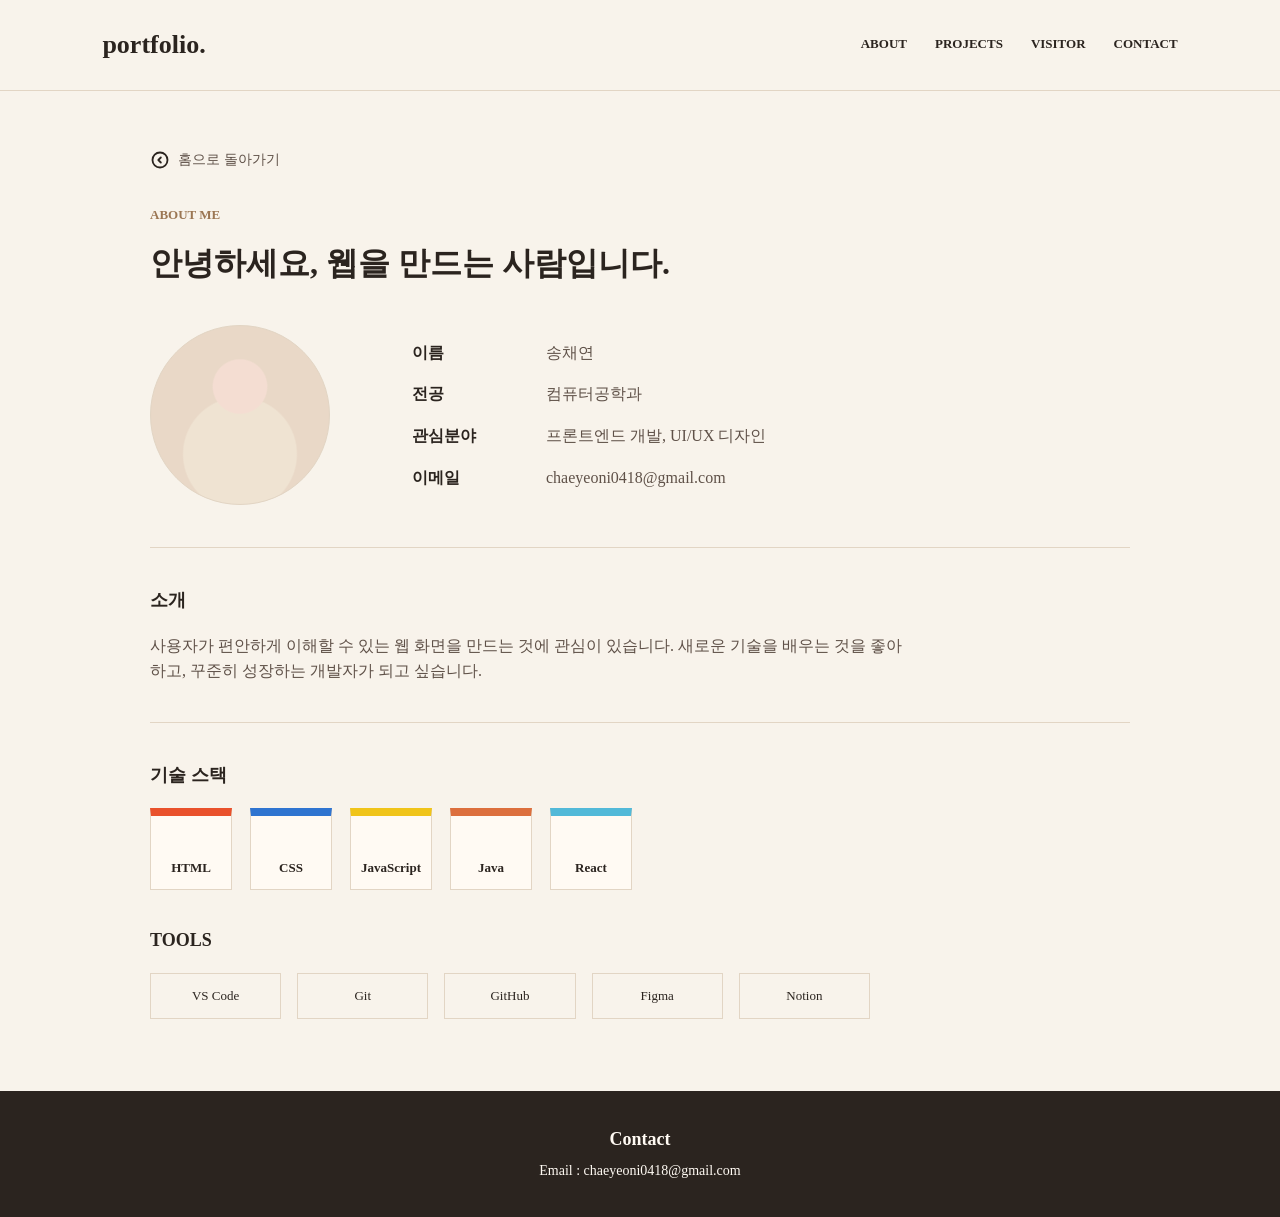
==== about/about.html @ f530e315 "Initial portfolio site" ====
<!DOCTYPE html>
<html lang="ko">
<head>
  <meta charset="UTF-8">
  <meta name="viewport" content="width=device-width, initial-scale=1.0">
  <title>About Me</title>
  <link rel="stylesheet" href="about.css">
  <script src="../components/header.js" defer></script>
</head>
<body>
  <site-header></site-header>

  <main class="about-page">
    <a href="../index/index.html" class="back-home">
      <img src="../img/Caret_Circle_Left.svg" alt="">
      <span>홈으로 돌아가기</span>
    </a>

    <p class="section-label">ABOUT ME</p>
    <h2>안녕하세요, 웹을 만드는 사람입니다.</h2>

    <section class="profile-section">
      <div class="profile-photo" aria-label="프로필 이미지"></div>

      <dl class="profile-info">
        <div>
          <dt>이름</dt>
          <dd>송채연</dd>
        </div>
        <div>
          <dt>전공</dt>
          <dd>컴퓨터공학과</dd>
        </div>
        <div>
          <dt>관심분야</dt>
          <dd>프론트엔드 개발, UI/UX 디자인</dd>
        </div>
        <div>
          <dt>이메일</dt>
          <dd>chaeyeoni0418@gmail.com</dd>
        </div>
      </dl>
    </section>

    <section class="intro-section">
      <h3>소개</h3>
      <p>
        사용자가 편안하게 이해할 수 있는 웹 화면을 만드는 것에 관심이 있습니다.
        새로운 기술을 배우는 것을 좋아하고, 꾸준히 성장하는 개발자가 되고 싶습니다.
      </p>
    </section>

    <section class="skill-layout">
      <div class="skill-main">
        <h3>기술 스택</h3>
        <div class="skill-grid">
          <div class="skill-item html">HTML</div>
          <div class="skill-item css">CSS</div>
          <div class="skill-item js">JavaScript</div>
          <div class="skill-item java">Java</div>
          <div class="skill-item react">React</div>
        </div>

        <h3>TOOLS</h3>
        <div class="tool-grid tools-inline">
          <span>VS Code</span>
          <span>Git</span>
          <span>GitHub</span>
          <span>Figma</span>
          <span>Notion</span>
        </div>
      </div>
    </section>
  </main>

  <footer id="contact">
    <h2>Contact</h2>
    <p>Email : chaeyeoni0418@gmail.com</p>
  </footer>
</body>
</html>
---- about/about.css ----
* {
  margin: 0;
  padding: 0;
  box-sizing: border-box;
}

body {
  background-color: #f8f3eb;
  color: #2b241f;
  line-height: 1.6;
}

.about-page {
  width: min(980px, 88%);
  margin: 0 auto;
  padding: 58px 0 72px;
}

.back-home {
  display: inline-flex;
  align-items: center;
  gap: 8px;
  margin-bottom: 34px;
  color: #5f5148;
  font-size: 14px;
  text-decoration: none;
}

.back-home img {
  width: 20px;
  height: 20px;
}

.section-label {
  margin-bottom: 12px;
  color: #9b7653;
  font-size: 13px;
  font-weight: bold;
}

.about-page h2 {
  margin-bottom: 36px;
  font-size: 32px;
}

.profile-section {
  padding-bottom: 42px;
  display: grid;
  grid-template-columns: 220px 1fr;
  gap: 42px;
  align-items: center;
  border-bottom: 1px solid #e2d5c4;
}

.profile-photo {
  width: 180px;
  height: 180px;
  border-radius: 50%;
  background:
    radial-gradient(circle at 50% 34%, #f4ddd2 0 18%, transparent 19%),
    radial-gradient(circle at 50% 72%, #efe3d2 0 36%, transparent 37%),
    #e9d8c7;
  border: 1px solid #e2d5c4;
}

.profile-info {
  display: grid;
  gap: 16px;
}

.profile-info div {
  display: grid;
  grid-template-columns: 110px 1fr;
  gap: 24px;
}

.profile-info dt {
  font-weight: bold;
}

.profile-info dd {
  color: #5f5148;
}

.intro-section {
  padding: 38px 0;
  border-bottom: 1px solid #e2d5c4;
}

.intro-section h3,
.skill-main h3,
.tool-card h3 {
  margin-bottom: 18px;
  font-size: 18px;
}

.intro-section p {
  max-width: 760px;
  color: #5f5148;
}

.skill-layout {
  padding-top: 38px;
  display: block;
}

.skill-grid {
  margin-bottom: 36px;
  display: flex;
  flex-wrap: wrap;
  gap: 18px;
}

.skill-item {
  width: 82px;
  height: 82px;
  display: flex;
  align-items: end;
  justify-content: center;
  padding-bottom: 10px;
  color: #2b241f;
  font-size: 13px;
  font-weight: bold;
  border: 1px solid #e2d5c4;
  background-color: #fffaf3;
}

.html {
  border-top: 8px solid #e9512b;
}

.css {
  border-top: 8px solid #2f74d0;
}

.js {
  border-top: 8px solid #f0c419;
}

.java {
  border-top: 8px solid #dc6f3d;
}

.react {
  border-top: 8px solid #52b9d8;
}

.license-list {
  padding-left: 18px;
  color: #5f5148;
}

.tool-grid {
  display: grid;
  grid-template-columns: repeat(5, minmax(100px, 1fr));
  gap: 16px;
}

.tools-inline {
  max-width: 720px;
}

.tool-grid span {
  padding: 12px;
  text-align: center;
  background-color: #f8f3eb;
  border: 1px solid #e2d5c4;
  font-size: 13px;
}

footer {
  padding: 34px 24px;
  text-align: center;
  background-color: #2b241f;
  color: #fffaf3;
}

footer h2 {
  margin-bottom: 6px;
  font-size: 18px;
}

footer p {
  font-size: 14px;
}

@media (max-width: 760px) {
  .profile-section {
    grid-template-columns: 1fr;
  }

  .tool-grid {
    grid-template-columns: repeat(2, 1fr);
  }

  .profile-photo {
    width: 150px;
    height: 150px;
  }
}
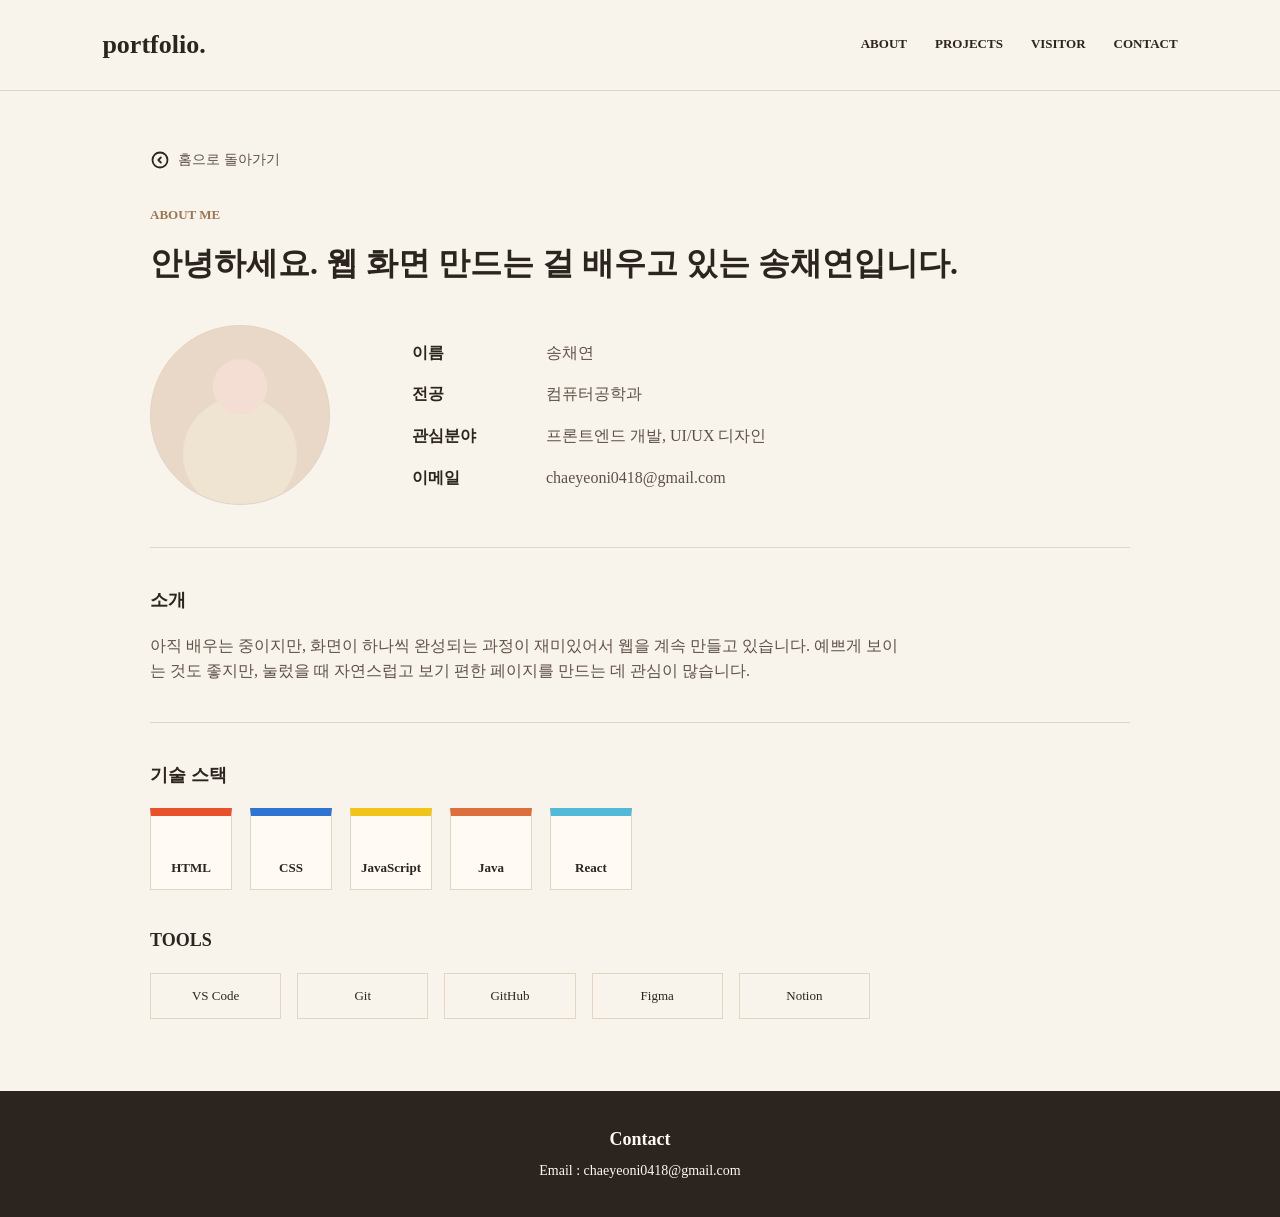
==== commit e374128e: "Polish portfolio content and layouts" ====
--- a/about/about.html
+++ b/about/about.html
@@ -17,7 +17,7 @@
     </a>
 
     <p class="section-label">ABOUT ME</p>
-    <h2>안녕하세요, 웹을 만드는 사람입니다.</h2>
+    <h2>안녕하세요. 웹 화면 만드는 걸 배우고 있는 송채연입니다.</h2>
 
     <section class="profile-section">
       <div class="profile-photo" aria-label="프로필 이미지"></div>
@@ -45,8 +45,8 @@
     <section class="intro-section">
       <h3>소개</h3>
       <p>
-        사용자가 편안하게 이해할 수 있는 웹 화면을 만드는 것에 관심이 있습니다.
-        새로운 기술을 배우는 것을 좋아하고, 꾸준히 성장하는 개발자가 되고 싶습니다.
+        아직 배우는 중이지만, 화면이 하나씩 완성되는 과정이 재미있어서 웹을 계속 만들고 있습니다.
+        예쁘게 보이는 것도 좋지만, 눌렀을 때 자연스럽고 보기 편한 페이지를 만드는 데 관심이 많습니다.
       </p>
     </section>
 
